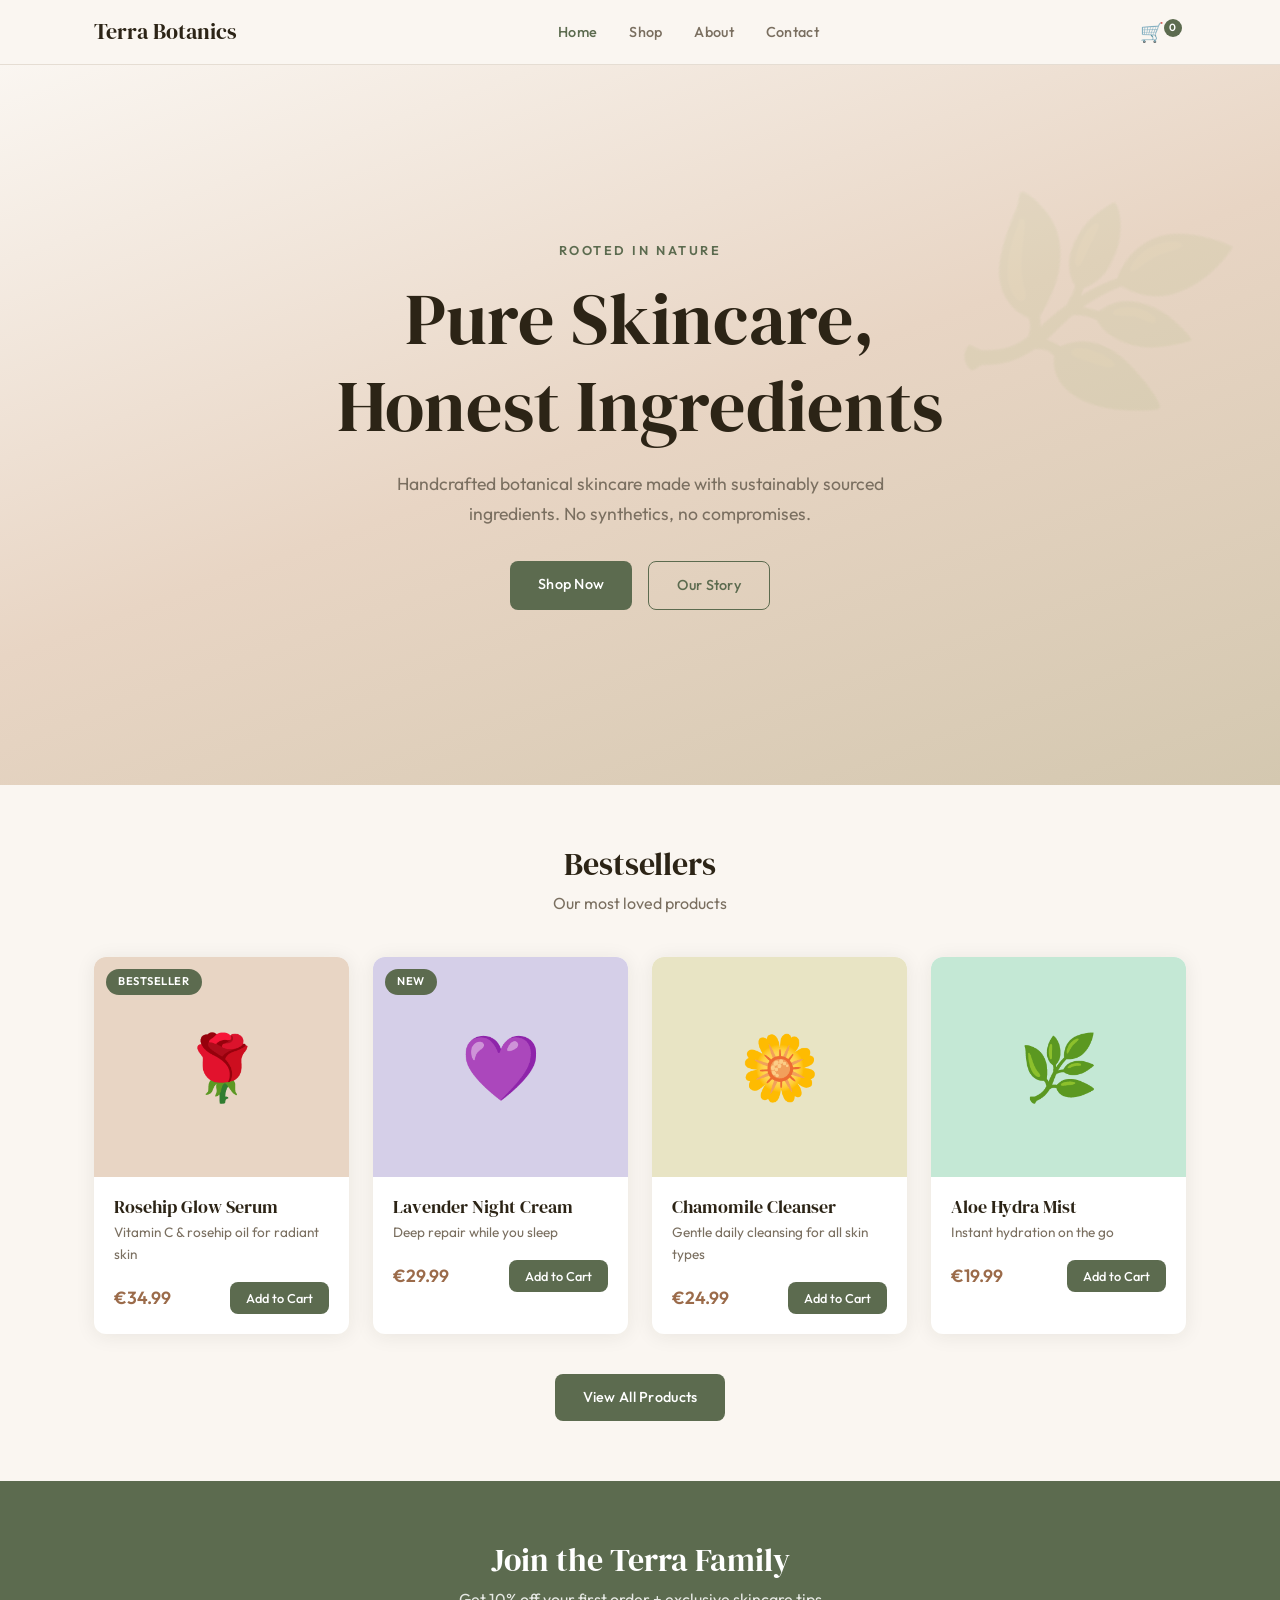
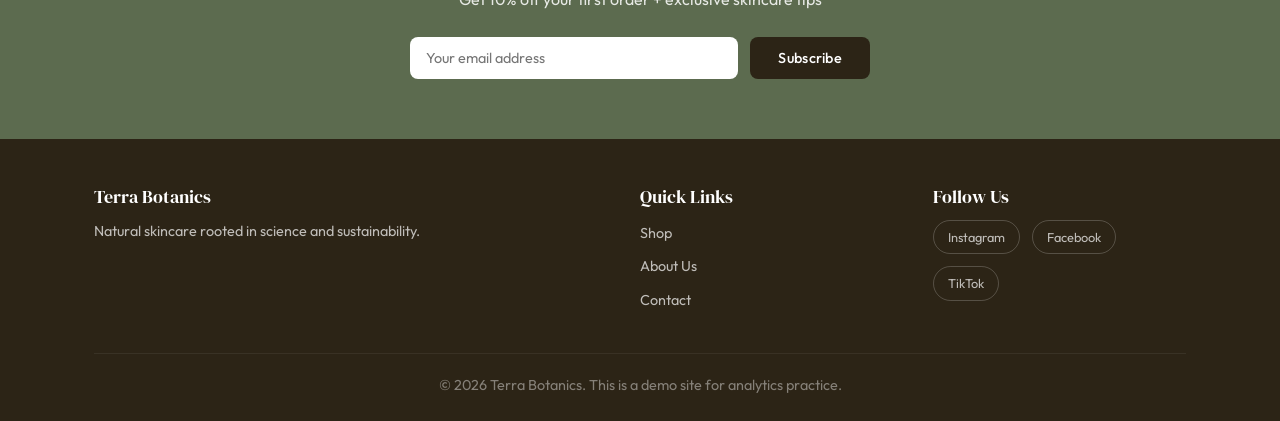
==== index.html @ bfbdcdd6 "Add files via upload" ====
<!DOCTYPE html>
<html lang="en">
<head>
    <meta charset="UTF-8">
    <meta name="viewport" content="width=device-width, initial-scale=1.0">
    <title>Terra Botanics — Natural Skincare</title>
    <link rel="preconnect" href="https://fonts.googleapis.com">
    <link href="https://fonts.googleapis.com/css2?family=DM+Serif+Display&family=Outfit:wght@300;400;500;600&display=swap" rel="stylesheet">
    <link rel="stylesheet" href="style.css">
</head>
<body>
    <!-- Navigation -->
    <nav class="navbar">
        <div class="nav-container">
            <a href="index.html" class="logo">Terra Botanics</a>
            <ul class="nav-links">
                <li><a href="index.html" class="active">Home</a></li>
                <li><a href="products.html">Shop</a></li>
                <li><a href="about.html">About</a></li>
                <li><a href="contact.html">Contact</a></li>
            </ul>
            <div class="nav-actions">
                <a href="cart.html" class="cart-icon" id="cart-link">
                    🛒 <span class="cart-count" id="cart-count">0</span>
                </a>
            </div>
        </div>
    </nav>

    <!-- Hero Section -->
    <section class="hero">
        <div class="hero-content">
            <p class="hero-tag">Rooted in Nature</p>
            <h1>Pure Skincare,<br>Honest Ingredients</h1>
            <p class="hero-desc">Handcrafted botanical skincare made with sustainably sourced ingredients. No synthetics, no compromises.</p>
            <div class="hero-buttons">
                <a href="products.html" class="btn btn-primary" id="hero-shop-btn">Shop Now</a>
                <a href="about.html" class="btn btn-secondary" id="hero-learn-btn">Our Story</a>
            </div>
        </div>
    </section>

    <!-- Featured Products -->
    <section class="featured">
        <div class="container">
            <h2 class="section-title">Bestsellers</h2>
            <p class="section-subtitle">Our most loved products</p>
            <div class="product-grid">
                <div class="product-card" data-product-id="1" data-product-name="Rosehip Glow Serum" data-price="34.99">
                    <div class="product-image" style="background-color: #e8d5c4;">
                        <span class="product-badge">Bestseller</span>
                        <div class="product-emoji">🌹</div>
                    </div>
                    <div class="product-info">
                        <h3>Rosehip Glow Serum</h3>
                        <p class="product-desc">Vitamin C & rosehip oil for radiant skin</p>
                        <div class="product-bottom">
                            <span class="product-price">€34.99</span>
                            <button class="btn-add-cart" onclick="addToCart('1', 'Rosehip Glow Serum', 34.99)">Add to Cart</button>
                        </div>
                    </div>
                </div>

                <div class="product-card" data-product-id="2" data-product-name="Lavender Night Cream" data-price="29.99">
                    <div class="product-image" style="background-color: #d5cfe8;">
                        <span class="product-badge">New</span>
                        <div class="product-emoji">💜</div>
                    </div>
                    <div class="product-info">
                        <h3>Lavender Night Cream</h3>
                        <p class="product-desc">Deep repair while you sleep</p>
                        <div class="product-bottom">
                            <span class="product-price">€29.99</span>
                            <button class="btn-add-cart" onclick="addToCart('2', 'Lavender Night Cream', 29.99)">Add to Cart</button>
                        </div>
                    </div>
                </div>

                <div class="product-card" data-product-id="3" data-product-name="Chamomile Cleanser" data-price="24.99">
                    <div class="product-image" style="background-color: #e8e4c4;">
                        <div class="product-emoji">🌼</div>
                    </div>
                    <div class="product-info">
                        <h3>Chamomile Cleanser</h3>
                        <p class="product-desc">Gentle daily cleansing for all skin types</p>
                        <div class="product-bottom">
                            <span class="product-price">€24.99</span>
                            <button class="btn-add-cart" onclick="addToCart('3', 'Chamomile Cleanser', 24.99)">Add to Cart</button>
                        </div>
                    </div>
                </div>

                <div class="product-card" data-product-id="4" data-product-name="Aloe Hydra Mist" data-price="19.99">
                    <div class="product-image" style="background-color: #c4e8d5;">
                        <div class="product-emoji">🌿</div>
                    </div>
                    <div class="product-info">
                        <h3>Aloe Hydra Mist</h3>
                        <p class="product-desc">Instant hydration on the go</p>
                        <div class="product-bottom">
                            <span class="product-price">€19.99</span>
                            <button class="btn-add-cart" onclick="addToCart('4', 'Aloe Hydra Mist', 19.99)">Add to Cart</button>
                        </div>
                    </div>
                </div>
            </div>
            <div class="section-cta">
                <a href="products.html" class="btn btn-primary" id="view-all-btn">View All Products</a>
            </div>
        </div>
    </section>

    <!-- Newsletter Signup -->
    <section class="newsletter">
        <div class="container">
            <h2>Join the Terra Family</h2>
            <p>Get 10% off your first order + exclusive skincare tips</p>
            <form class="newsletter-form" id="newsletter-form">
                <input type="email" placeholder="Your email address" required id="newsletter-email">
                <button type="submit" class="btn btn-primary" id="newsletter-submit">Subscribe</button>
            </form>
        </div>
    </section>

    <!-- Footer -->
    <footer class="footer">
        <div class="container">
            <div class="footer-grid">
                <div class="footer-col">
                    <h4>Terra Botanics</h4>
                    <p>Natural skincare rooted in science and sustainability.</p>
                </div>
                <div class="footer-col">
                    <h4>Quick Links</h4>
                    <ul>
                        <li><a href="products.html">Shop</a></li>
                        <li><a href="about.html">About Us</a></li>
                        <li><a href="contact.html">Contact</a></li>
                    </ul>
                </div>
                <div class="footer-col">
                    <h4>Follow Us</h4>
                    <div class="social-links">
                        <a href="#" class="social-link" id="social-instagram">Instagram</a>
                        <a href="#" class="social-link" id="social-facebook">Facebook</a>
                        <a href="#" class="social-link" id="social-tiktok">TikTok</a>
                    </div>
                </div>
            </div>
            <div class="footer-bottom">
                <p>© 2026 Terra Botanics. This is a demo site for analytics practice.</p>
            </div>
        </div>
    </footer>

    <div class="toast" id="toast">Added to cart!</div>

    <script src="script.js"></script>
</body>
</html>
---- style.css ----
/* ============================================
   TERRA BOTANICS — Stylesheet
   Warm botanical e-commerce aesthetic
   ============================================ */

:root {
    --cream: #faf6f1;
    --dark: #2c2416;
    --olive: #5c6b4f;
    --olive-light: #7a8c6a;
    --warm: #c8a87c;
    --warm-light: #e8d5c4;
    --accent: #9b6b4a;
    --text: #3d3425;
    --text-light: #7a6f60;
    --white: #ffffff;
    --border: #e5ddd3;
    --shadow: 0 2px 20px rgba(44, 36, 22, 0.08);
    --shadow-hover: 0 8px 30px rgba(44, 36, 22, 0.12);
    --radius: 12px;
    --radius-sm: 8px;
}

* {
    margin: 0;
    padding: 0;
    box-sizing: border-box;
}

body {
    font-family: 'Outfit', sans-serif;
    background: var(--cream);
    color: var(--text);
    line-height: 1.6;
    font-weight: 400;
}

h1, h2, h3, h4 {
    font-family: 'DM Serif Display', serif;
    font-weight: 400;
    line-height: 1.2;
}

.container {
    max-width: 1140px;
    margin: 0 auto;
    padding: 0 24px;
}

a { color: inherit; text-decoration: none; }

/* ---- NAV ---- */
.navbar {
    position: sticky;
    top: 0;
    z-index: 100;
    background: rgba(250, 246, 241, 0.92);
    backdrop-filter: blur(12px);
    border-bottom: 1px solid var(--border);
}

.nav-container {
    max-width: 1140px;
    margin: 0 auto;
    padding: 0 24px;
    display: flex;
    align-items: center;
    justify-content: space-between;
    height: 64px;
}

.logo {
    font-family: 'DM Serif Display', serif;
    font-size: 1.4rem;
    color: var(--dark);
}

.nav-links {
    display: flex;
    list-style: none;
    gap: 32px;
}

.nav-links a {
    font-size: 0.9rem;
    font-weight: 500;
    color: var(--text-light);
    transition: color 0.2s;
    letter-spacing: 0.02em;
}

.nav-links a:hover, .nav-links a.active {
    color: var(--olive);
}

.cart-icon {
    position: relative;
    font-size: 1.2rem;
    cursor: pointer;
}

.cart-count {
    background: var(--olive);
    color: white;
    font-size: 0.65rem;
    font-weight: 600;
    width: 18px;
    height: 18px;
    border-radius: 50%;
    display: inline-flex;
    align-items: center;
    justify-content: center;
    position: relative;
    top: -8px;
    left: -4px;
}

/* ---- BUTTONS ---- */
.btn {
    display: inline-block;
    padding: 12px 28px;
    border-radius: var(--radius-sm);
    font-family: 'Outfit', sans-serif;
    font-size: 0.9rem;
    font-weight: 500;
    cursor: pointer;
    transition: all 0.25s ease;
    border: none;
    letter-spacing: 0.02em;
}

.btn-primary {
    background: var(--olive);
    color: white;
}

.btn-primary:hover {
    background: var(--olive-light);
    transform: translateY(-1px);
}

.btn-secondary {
    background: transparent;
    color: var(--olive);
    border: 1.5px solid var(--olive);
}

.btn-secondary:hover {
    background: var(--olive);
    color: white;
}

.btn-full { width: 100%; text-align: center; }

.btn-add-cart {
    background: var(--olive);
    color: white;
    border: none;
    padding: 8px 16px;
    border-radius: var(--radius-sm);
    font-family: 'Outfit', sans-serif;
    font-size: 0.8rem;
    font-weight: 500;
    cursor: pointer;
    transition: all 0.2s;
}

.btn-add-cart:hover {
    background: var(--olive-light);
}

/* ---- HERO ---- */
.hero {
    min-height: 80vh;
    display: flex;
    align-items: center;
    justify-content: center;
    text-align: center;
    background: linear-gradient(160deg, var(--cream) 0%, var(--warm-light) 50%, #d4c8b0 100%);
    padding: 80px 24px;
    position: relative;
    overflow: hidden;
}

.hero::before {
    content: '🌿';
    position: absolute;
    font-size: 200px;
    opacity: 0.06;
    top: 10%;
    right: 5%;
    transform: rotate(25deg);
}

.hero-tag {
    text-transform: uppercase;
    letter-spacing: 0.2em;
    font-size: 0.8rem;
    font-weight: 600;
    color: var(--olive);
    margin-bottom: 16px;
}

.hero h1 {
    font-size: clamp(2.5rem, 6vw, 4.5rem);
    color: var(--dark);
    margin-bottom: 20px;
}

.hero-desc {
    font-size: 1.1rem;
    color: var(--text-light);
    max-width: 520px;
    margin: 0 auto 32px;
    line-height: 1.7;
}

.hero-buttons {
    display: flex;
    gap: 16px;
    justify-content: center;
    flex-wrap: wrap;
}

/* ---- PAGE HEADER ---- */
.page-header {
    text-align: center;
    padding: 60px 24px 40px;
    background: linear-gradient(180deg, var(--warm-light) 0%, var(--cream) 100%);
}

.page-header h1 {
    font-size: 2.5rem;
    color: var(--dark);
    margin-bottom: 8px;
}

.page-header p {
    color: var(--text-light);
    font-size: 1.05rem;
}

/* ---- SECTION TITLES ---- */
.section-title {
    text-align: center;
    font-size: 2rem;
    color: var(--dark);
    margin-bottom: 8px;
}

.section-subtitle {
    text-align: center;
    color: var(--text-light);
    margin-bottom: 40px;
}

.section-cta {
    text-align: center;
    margin-top: 40px;
}

/* ---- PRODUCT GRID ---- */
.featured, .products-page {
    padding: 60px 0;
}

.product-grid {
    display: grid;
    grid-template-columns: repeat(auto-fill, minmax(250px, 1fr));
    gap: 24px;
}

.product-card {
    background: var(--white);
    border-radius: var(--radius);
    overflow: hidden;
    box-shadow: var(--shadow);
    transition: all 0.3s ease;
}

.product-card:hover {
    transform: translateY(-4px);
    box-shadow: var(--shadow-hover);
}

.product-image {
    height: 220px;
    display: flex;
    align-items: center;
    justify-content: center;
    position: relative;
}

.product-emoji {
    font-size: 64px;
}

.product-badge {
    position: absolute;
    top: 12px;
    left: 12px;
    background: var(--olive);
    color: white;
    padding: 4px 12px;
    border-radius: 20px;
    font-size: 0.7rem;
    font-weight: 600;
    text-transform: uppercase;
    letter-spacing: 0.05em;
}

.product-info {
    padding: 20px;
}

.product-info h3 {
    font-size: 1.1rem;
    margin-bottom: 4px;
    color: var(--dark);
}

.product-desc {
    color: var(--text-light);
    font-size: 0.85rem;
    margin-bottom: 16px;
}

.product-bottom {
    display: flex;
    justify-content: space-between;
    align-items: center;
}

.product-price {
    font-weight: 600;
    font-size: 1.1rem;
    color: var(--accent);
}

/* ---- FILTER BAR ---- */
.filter-section {
    padding: 0 0 20px;
}

.filter-section .container {
    display: flex;
    justify-content: space-between;
    align-items: center;
    flex-wrap: wrap;
    gap: 16px;
}

.filter-bar {
    display: flex;
    gap: 8px;
    flex-wrap: wrap;
}

.filter-btn {
    padding: 8px 20px;
    border: 1.5px solid var(--border);
    background: var(--white);
    border-radius: 24px;
    cursor: pointer;
    font-family: 'Outfit', sans-serif;
    font-size: 0.85rem;
    font-weight: 500;
    color: var(--text-light);
    transition: all 0.2s;
}

.filter-btn:hover, .filter-btn.active {
    background: var(--olive);
    color: white;
    border-color: var(--olive);
}

.sort-bar {
    display: flex;
    align-items: center;
    gap: 8px;
    font-size: 0.85rem;
    color: var(--text-light);
}

.sort-bar select {
    padding: 8px 12px;
    border: 1.5px solid var(--border);
    border-radius: var(--radius-sm);
    font-family: 'Outfit', sans-serif;
    font-size: 0.85rem;
    background: var(--white);
    color: var(--text);
    cursor: pointer;
}

/* ---- NEWSLETTER ---- */
.newsletter {
    background: var(--olive);
    color: white;
    text-align: center;
    padding: 60px 24px;
}

.newsletter h2 {
    font-size: 2rem;
    margin-bottom: 8px;
}

.newsletter p {
    opacity: 0.85;
    margin-bottom: 24px;
}

.newsletter-form {
    display: flex;
    gap: 12px;
    max-width: 460px;
    margin: 0 auto;
    flex-wrap: wrap;
    justify-content: center;
}

.newsletter-form input {
    flex: 1;
    min-width: 200px;
    padding: 12px 16px;
    border: none;
    border-radius: var(--radius-sm);
    font-family: 'Outfit', sans-serif;
    font-size: 0.9rem;
}

.newsletter-form .btn {
    background: var(--dark);
    color: white;
}

.newsletter-form .btn:hover {
    background: var(--accent);
}

/* ---- CART ---- */
.cart-section { padding: 40px 0 80px; }

.cart-layout {
    display: grid;
    grid-template-columns: 1fr 360px;
    gap: 40px;
    align-items: start;
}

.cart-item {
    display: flex;
    justify-content: space-between;
    align-items: center;
    padding: 20px;
    background: var(--white);
    border-radius: var(--radius);
    margin-bottom: 12px;
    box-shadow: var(--shadow);
}

.cart-item h4 { font-size: 1rem; margin-bottom: 4px; }
.cart-item-price { color: var(--accent); font-weight: 600; }

.cart-item-actions {
    display: flex;
    align-items: center;
    gap: 16px;
}

.qty-control {
    display: flex;
    align-items: center;
    gap: 12px;
    background: var(--cream);
    border-radius: var(--radius-sm);
    padding: 4px 8px;
}

.qty-control button {
    background: none;
    border: none;
    font-size: 1.1rem;
    cursor: pointer;
    color: var(--text);
    padding: 2px 6px;
}

.qty-control span { font-weight: 600; min-width: 20px; text-align: center; }

.remove-btn {
    background: none;
    border: none;
    color: #c0392b;
    font-family: 'Outfit', sans-serif;
    font-size: 0.8rem;
    cursor: pointer;
}

.cart-summary {
    background: var(--white);
    border-radius: var(--radius);
    padding: 28px;
    box-shadow: var(--shadow);
    position: sticky;
    top: 88px;
}

.cart-summary h3 {
    font-size: 1.3rem;
    margin-bottom: 20px;
    color: var(--dark);
}

.summary-row {
    display: flex;
    justify-content: space-between;
    padding: 10px 0;
    font-size: 0.95rem;
    color: var(--text-light);
    border-bottom: 1px solid var(--border);
}

.summary-row.total {
    font-weight: 600;
    font-size: 1.1rem;
    color: var(--dark);
    border-bottom: none;
    margin-bottom: 20px;
}

.cart-summary .btn { margin-bottom: 10px; }

.cart-empty {
    text-align: center;
    padding: 60px 20px;
    color: var(--text-light);
}

.cart-empty p { font-size: 1.1rem; margin-bottom: 20px; }

/* ---- MODAL ---- */
.modal-overlay {
    position: fixed;
    inset: 0;
    background: rgba(44, 36, 22, 0.5);
    display: none;
    align-items: center;
    justify-content: center;
    z-index: 200;
    padding: 24px;
}

.modal-overlay.active { display: flex; }

.modal {
    background: var(--white);
    border-radius: var(--radius);
    padding: 36px;
    width: 100%;
    max-width: 480px;
    position: relative;
    max-height: 90vh;
    overflow-y: auto;
}

.modal-close {
    position: absolute;
    top: 12px;
    right: 16px;
    background: none;
    border: none;
    font-size: 1.5rem;
    cursor: pointer;
    color: var(--text-light);
}

.modal h2 {
    font-size: 1.6rem;
    margin-bottom: 24px;
}

.modal-confirmation { text-align: center; }

.confirmation-icon {
    width: 64px;
    height: 64px;
    background: var(--olive);
    color: white;
    font-size: 2rem;
    border-radius: 50%;
    display: flex;
    align-items: center;
    justify-content: center;
    margin: 0 auto 20px;
}

.modal-confirmation p {
    color: var(--text-light);
    margin-bottom: 24px;
}

/* ---- FORMS ---- */
.form-group {
    margin-bottom: 16px;
}

.form-group label {
    display: block;
    font-size: 0.85rem;
    font-weight: 500;
    margin-bottom: 6px;
    color: var(--text);
}

.form-group input,
.form-group select,
.form-group textarea {
    width: 100%;
    padding: 12px 14px;
    border: 1.5px solid var(--border);
    border-radius: var(--radius-sm);
    font-family: 'Outfit', sans-serif;
    font-size: 0.9rem;
    background: var(--cream);
    color: var(--text);
    transition: border-color 0.2s;
}

.form-group input:focus,
.form-group select:focus,
.form-group textarea:focus {
    outline: none;
    border-color: var(--olive);
}

.form-row {
    display: grid;
    grid-template-columns: 1fr 1fr;
    gap: 16px;
}

/* ---- CONTACT ---- */
.contact-section { padding: 40px 0 80px; }

.contact-grid {
    display: grid;
    grid-template-columns: 1fr 340px;
    gap: 48px;
    align-items: start;
}

.contact-form-wrap {
    background: var(--white);
    padding: 36px;
    border-radius: var(--radius);
    box-shadow: var(--shadow);
}

.contact-form-wrap h2 {
    font-size: 1.5rem;
    margin-bottom: 24px;
}

.contact-info { display: flex; flex-direction: column; gap: 16px; }

.info-card {
    background: var(--white);
    padding: 24px;
    border-radius: var(--radius);
    box-shadow: var(--shadow);
}

.info-card h3 { font-size: 1rem; margin-bottom: 8px; }
.info-card p { font-size: 0.9rem; color: var(--text-light); line-height: 1.6; }

.form-success { text-align: center; padding: 40px 0; }

.success-icon {
    width: 56px;
    height: 56px;
    background: var(--olive);
    color: white;
    font-size: 1.5rem;
    border-radius: 50%;
    display: flex;
    align-items: center;
    justify-content: center;
    margin: 0 auto 16px;
}

/* ---- ABOUT ---- */
.about-content { padding: 40px 0 80px; }

.about-grid {
    display: grid;
    grid-template-columns: 1fr 1fr;
    gap: 48px;
    align-items: center;
    margin-bottom: 60px;
}

.about-text h2 {
    font-size: 2rem;
    margin-bottom: 20px;
    color: var(--dark);
}

.about-text p {
    color: var(--text-light);
    margin-bottom: 16px;
    font-size: 1rem;
    line-height: 1.8;
}

.about-visual {
    font-size: 120px;
    text-align: center;
    background: var(--warm-light);
    border-radius: var(--radius);
    padding: 60px;
}

.values-section { margin-bottom: 60px; }

.values-grid {
    display: grid;
    grid-template-columns: repeat(auto-fill, minmax(240px, 1fr));
    gap: 20px;
    margin-top: 32px;
}

.value-card {
    background: var(--white);
    padding: 28px;
    border-radius: var(--radius);
    box-shadow: var(--shadow);
    text-align: center;
}

.value-icon { font-size: 2.5rem; margin-bottom: 12px; }
.value-card h3 { font-size: 1.1rem; margin-bottom: 8px; }
.value-card p { font-size: 0.85rem; color: var(--text-light); line-height: 1.6; }

.cta-banner {
    background: linear-gradient(135deg, var(--olive) 0%, var(--olive-light) 100%);
    color: white;
    text-align: center;
    padding: 48px;
    border-radius: var(--radius);
}

.cta-banner h2 { font-size: 1.8rem; margin-bottom: 8px; }
.cta-banner p { opacity: 0.85; margin-bottom: 24px; }
.cta-banner .btn { background: var(--white); color: var(--olive); }
.cta-banner .btn:hover { background: var(--cream); }

/* ---- SOCIAL ---- */
.social-links { display: flex; gap: 12px; flex-wrap: wrap; }

.social-link {
    padding: 6px 14px;
    border: 1px solid var(--border);
    border-radius: 20px;
    font-size: 0.8rem;
    transition: all 0.2s;
}

.social-link:hover {
    background: var(--olive);
    color: white;
    border-color: var(--olive);
}

/* ---- FOOTER ---- */
.footer {
    background: var(--dark);
    color: rgba(255,255,255,0.7);
    padding: 48px 0 24px;
}

.footer-grid {
    display: grid;
    grid-template-columns: 2fr 1fr 1fr;
    gap: 40px;
    margin-bottom: 32px;
}

.footer h4 {
    color: white;
    margin-bottom: 12px;
    font-size: 1.1rem;
}

.footer p { font-size: 0.9rem; line-height: 1.6; }

.footer ul { list-style: none; }
.footer ul li { margin-bottom: 8px; }
.footer ul a { font-size: 0.9rem; transition: color 0.2s; }
.footer ul a:hover { color: var(--warm); }

.footer .social-link {
    border-color: rgba(255,255,255,0.2);
    color: rgba(255,255,255,0.7);
}

.footer .social-link:hover {
    background: var(--olive);
    border-color: var(--olive);
    color: white;
}

.footer-bottom {
    border-top: 1px solid rgba(255,255,255,0.1);
    padding-top: 20px;
    text-align: center;
    font-size: 0.8rem;
    opacity: 0.6;
}

/* ---- TOAST ---- */
.toast {
    position: fixed;
    bottom: 30px;
    left: 50%;
    transform: translateX(-50%) translateY(80px);
    background: var(--dark);
    color: white;
    padding: 12px 28px;
    border-radius: var(--radius-sm);
    font-size: 0.9rem;
    font-weight: 500;
    opacity: 0;
    transition: all 0.3s ease;
    z-index: 300;
}

.toast.show {
    opacity: 1;
    transform: translateX(-50%) translateY(0);
}

/* ---- RESPONSIVE ---- */
@media (max-width: 768px) {
    .nav-links { display: none; }

    .hero { min-height: 60vh; padding: 60px 20px; }
    .hero h1 { font-size: 2.2rem; }

    .cart-layout { grid-template-columns: 1fr; }
    .contact-grid { grid-template-columns: 1fr; }
    .about-grid { grid-template-columns: 1fr; }
    .footer-grid { grid-template-columns: 1fr; }

    .about-visual { padding: 40px; font-size: 80px; }
}
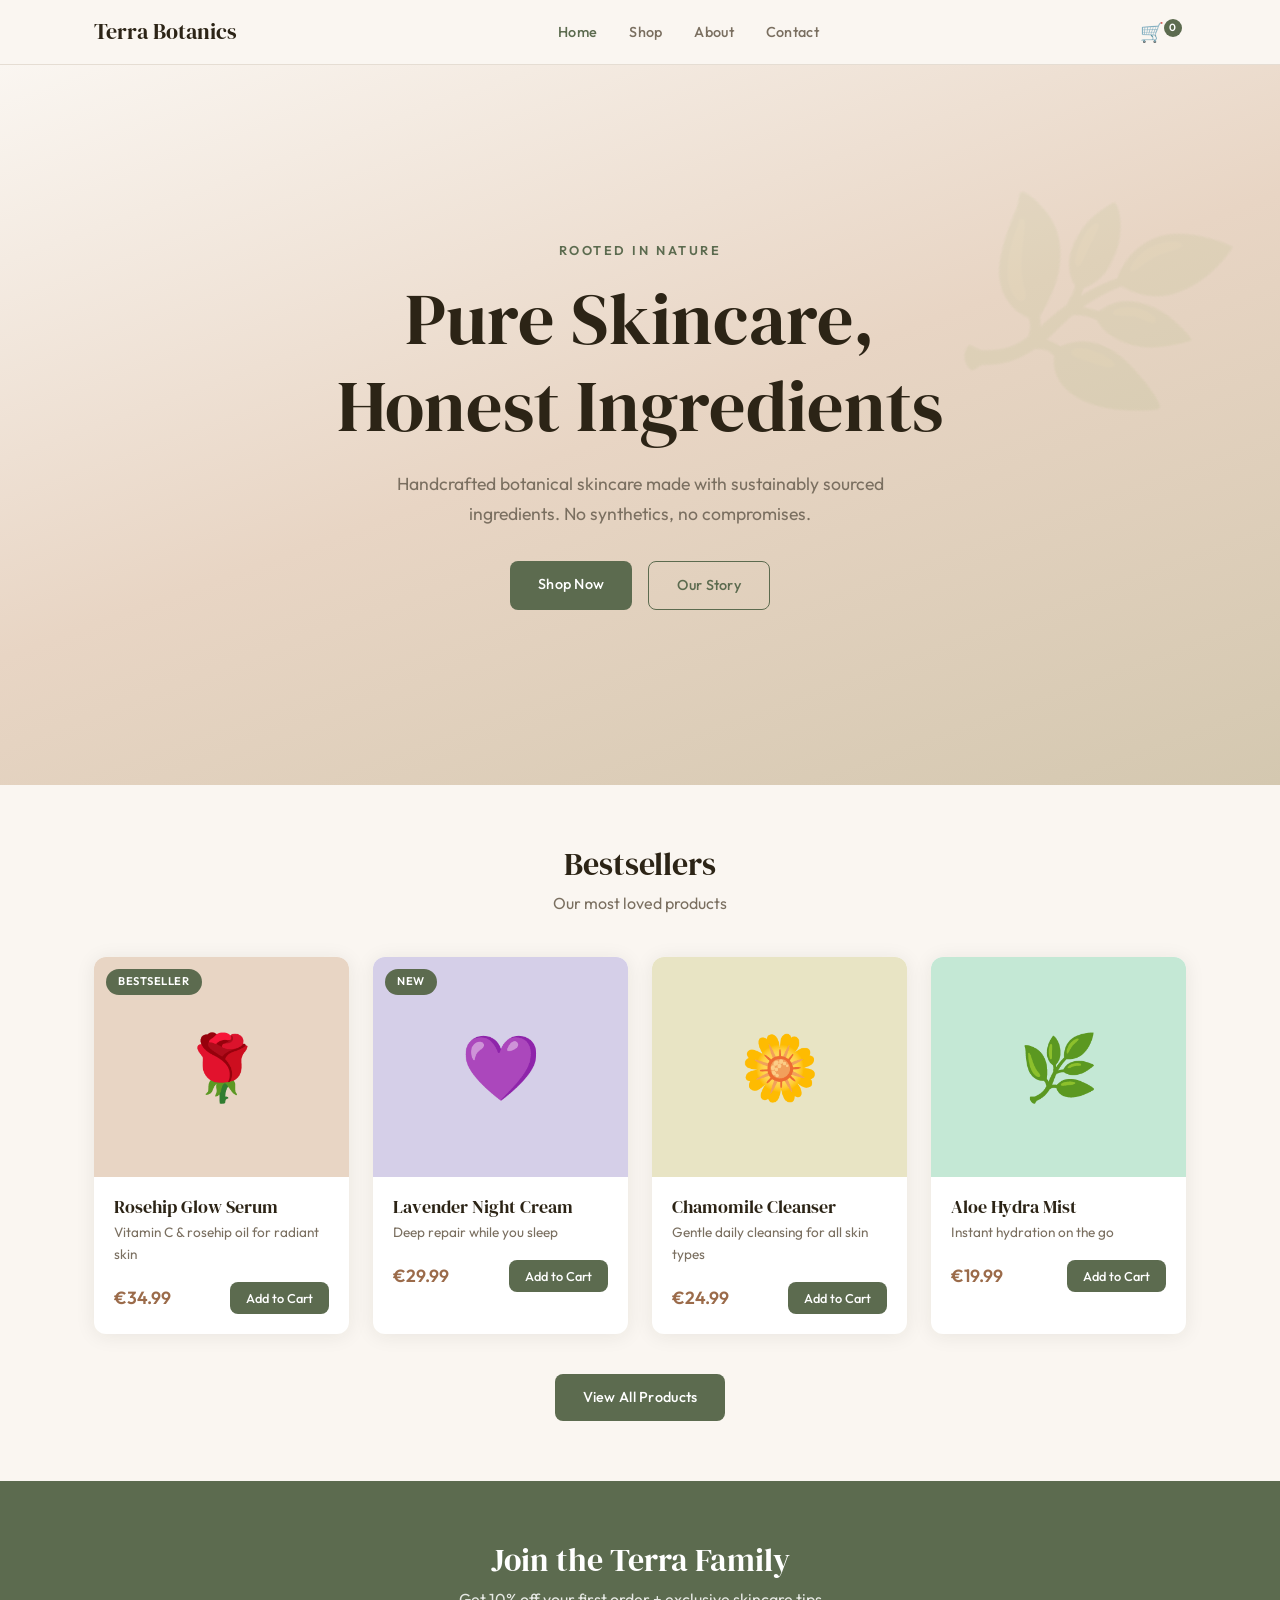
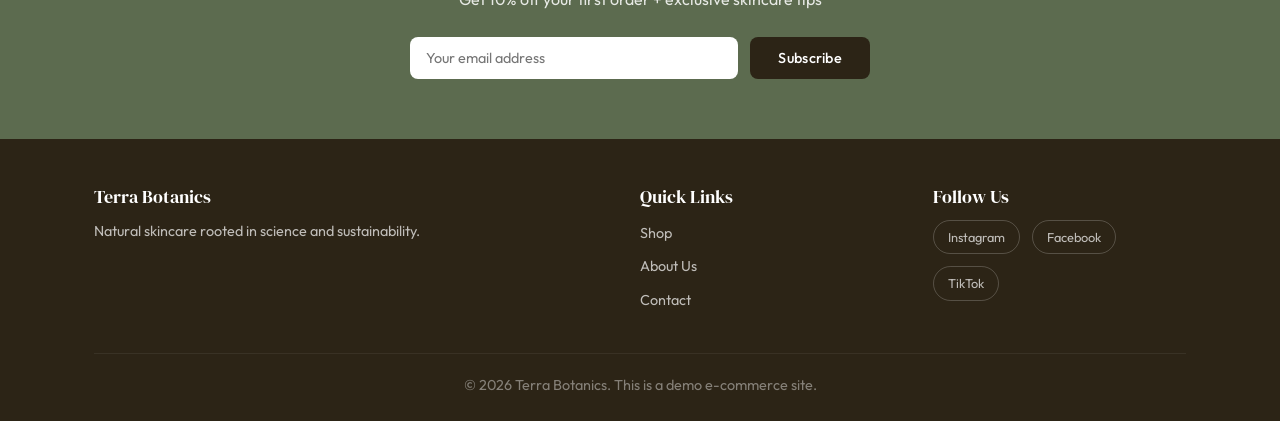
==== commit 2f7fb08c: "Update index.html" ====
--- a/index.html
+++ b/index.html
@@ -148,7 +148,7 @@
                 </div>
             </div>
             <div class="footer-bottom">
-                <p>© 2026 Terra Botanics. This is a demo site for analytics practice.</p>
+                <p>© 2026 Terra Botanics. This is a demo e-commerce site.</p>
             </div>
         </div>
     </footer>
